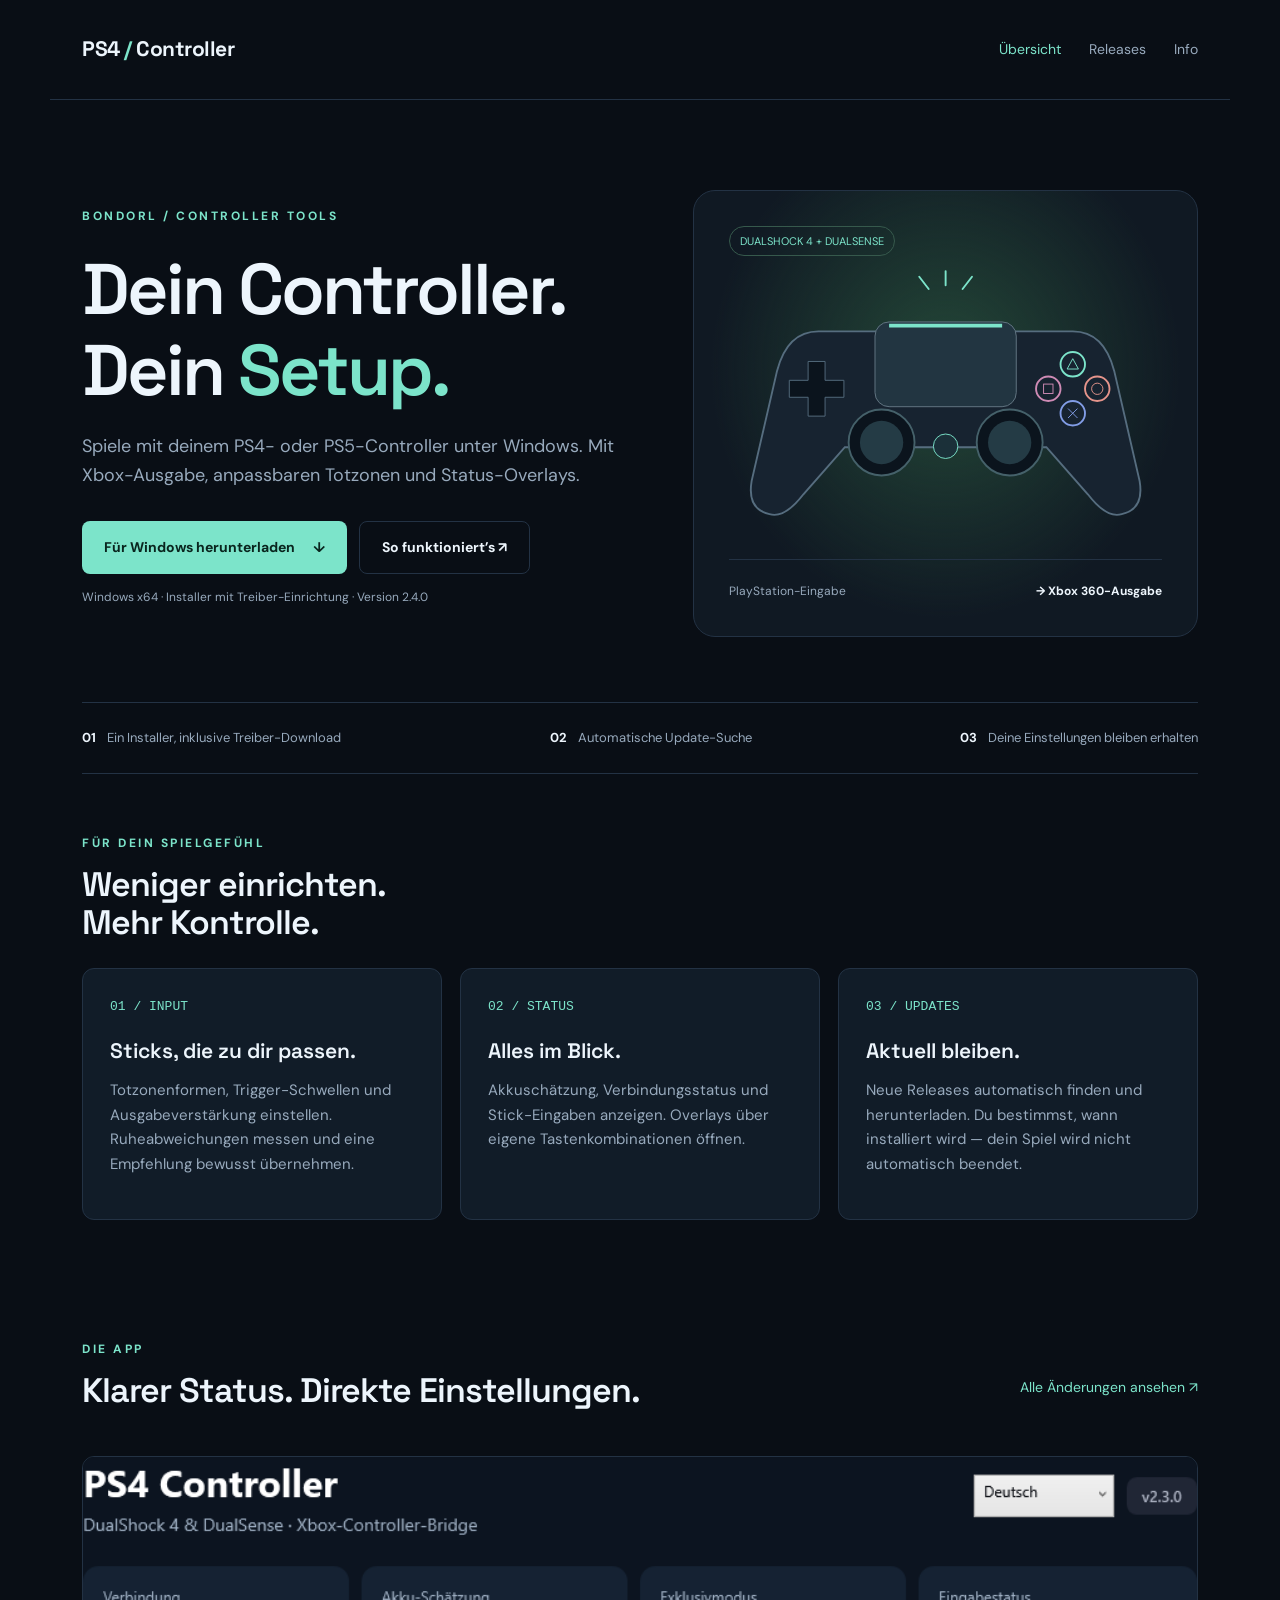
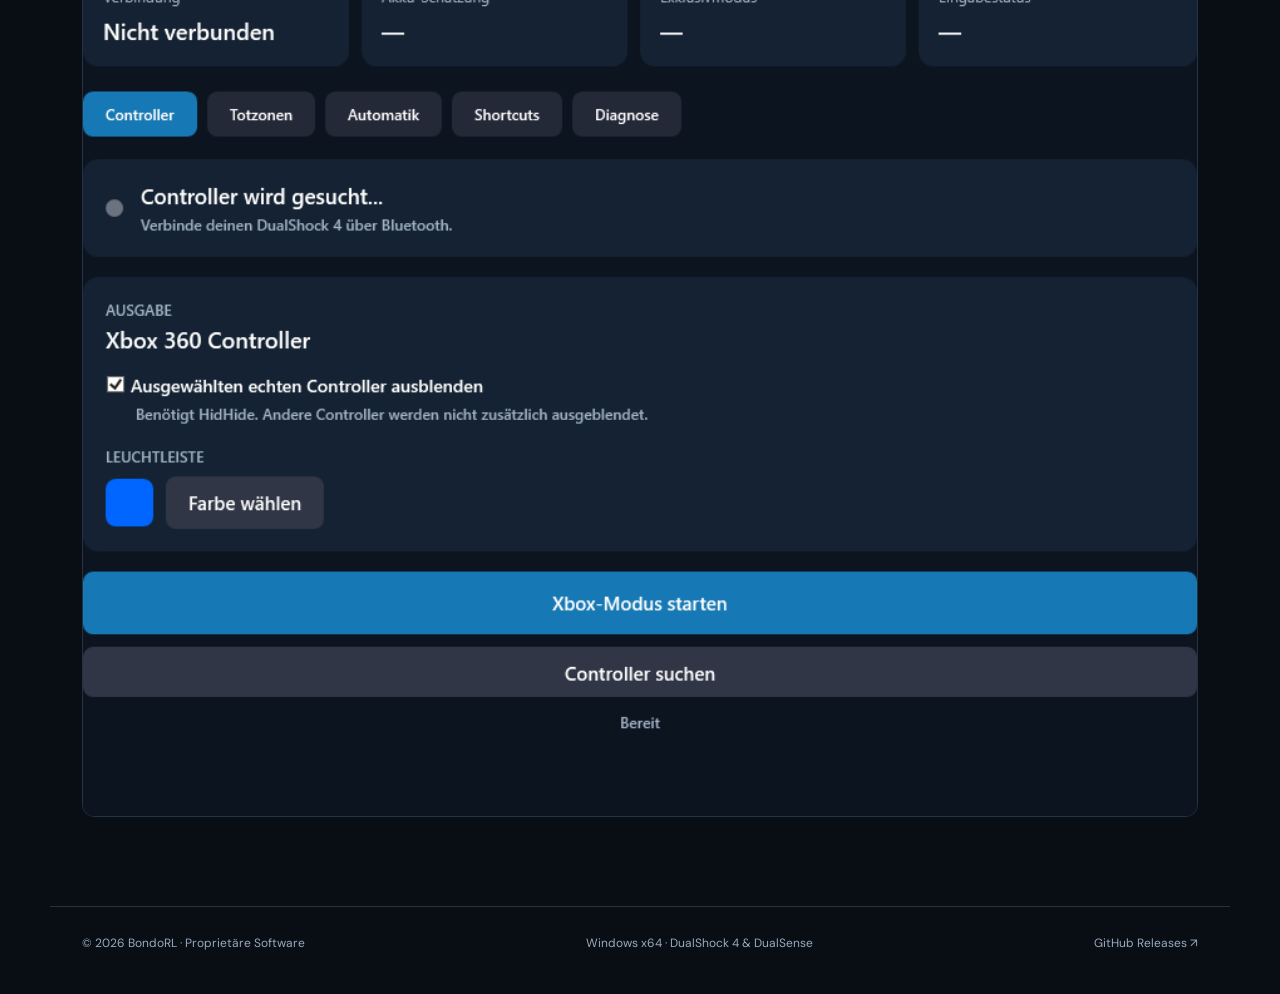
==== index.html @ bfd15e69 "Add product, information and release website" ====
<!doctype html><html lang="de"><head><meta charset="utf-8"><meta name="viewport" content="width=device-width,initial-scale=1"><meta name="description" content="PS4 Controller von BondoRL: DualShock 4 und DualSense als Xbox-Controller unter Windows. Download, automatische Updates und Informationen."><title>Dein Controller. Dein Setup. · PS4 Controller</title><link rel="stylesheet" href="style.css"></head><body><header><a class="logo" href="index.html">PS4<span> / </span>Controller</a><nav><a href="index.html" aria-current="page">Übersicht</a><a href="releases.html" >Releases</a><a href="info.html" >Info</a></nav></header><main><div class="hero"><div><div class="eyebrow">BondoRL / Controller Tools</div><h1>Dein Controller.<br>Dein <em>Setup.</em></h1><p class="lead">Spiele mit deinem PS4- oder PS5-Controller unter Windows. Mit Xbox-Ausgabe, anpassbaren Totzonen und Status-Overlays.</p><div class="actions"><a class="button download" href="https://github.com/BondoRL/PS4Controller/releases/latest">Für Windows herunterladen <span>↓</span></a><a class="button secondary" href="info.html">So funktioniert’s ↗</a></div><p class="small">Windows x64 · Installer mit Treiber-Einrichtung · <span class="version">Version 2.4.0</span></p></div><div class="visual"><span class="pill">DUALSHOCK 4 + DUALSENSE</span><svg viewBox="0 0 460 300" fill="none" role="img" aria-label="Stilisierter PlayStation-Controller"><path d="M95 80Q62 80 51 122L24 239Q19 269 43 274Q59 279 79 253L123 203H337L381 253Q401 279 417 274Q441 269 436 239L409 122Q398 80 365 80Z" fill="#172330" stroke="#566d7f" stroke-width="2"/><rect x="155" y="70" width="150" height="90" rx="15" fill="#223541" stroke="#657985"/><path d="M170 74H290" stroke="#7ce4ca" stroke-width="4"/><circle cx="162" cy="198" r="35" fill="#0b141d" stroke="#45616a" stroke-width="2"/><circle cx="298" cy="198" r="35" fill="#0b141d" stroke="#45616a" stroke-width="2"/><circle cx="162" cy="198" r="23" fill="#243b45"/><circle cx="298" cy="198" r="23" fill="#243b45"/><path d="M84 112H102V132H122V150H102V170H84V150H64V132H84Z" fill="#0b141d" stroke="#566d7f"/><circle cx="365" cy="115" r="13" stroke="#7ce4ca" stroke-width="2"/><path d="M359 120L365 109L371 120Z" stroke="#7ce4ca"/><circle cx="365" cy="167" r="13" stroke="#829de6" stroke-width="2"/><path d="M360 162L370 172M370 162L360 172" stroke="#829de6"/><circle cx="339" cy="141" r="13" stroke="#cf8bb5" stroke-width="2"/><rect x="334" y="136" width="10" height="10" stroke="#cf8bb5"/><circle cx="391" cy="141" r="13" stroke="#e5948b" stroke-width="2"/><circle cx="391" cy="141" r="6" stroke="#e5948b"/><circle cx="230" cy="202" r="13" fill="#1b3039" stroke="#7ce4ca"/><path d="M202 22L212 35M230 16V31M258 22L248 35" stroke="#7ce4ca" stroke-width="2" stroke-linecap="round"/></svg><div class="signal"><span>PlayStation-Eingabe</span><b>→ Xbox 360-Ausgabe</b></div></div></div><div class="strip"><span><b>01</b> Ein Installer, inklusive Treiber-Download</span><span><b>02</b> Automatische Update-Suche</span><span><b>03</b> Deine Einstellungen bleiben erhalten</span></div><section><div class="eyebrow">Für dein Spielgefühl</div><h2>Weniger einrichten.<br>Mehr Kontrolle.</h2><div class="grid"><article class="card"><div class="number">01 / INPUT</div><h3>Sticks, die zu dir passen.</h3><p>Totzonenformen, Trigger-Schwellen und Ausgabeverstärkung einstellen. Ruheabweichungen messen und eine Empfehlung bewusst übernehmen.</p></article><article class="card"><div class="number">02 / STATUS</div><h3>Alles im Blick.</h3><p>Akkuschätzung, Verbindungsstatus und Stick-Eingaben anzeigen. Overlays über eigene Tastenkombinationen öffnen.</p></article><article class="card"><div class="number">03 / UPDATES</div><h3>Aktuell bleiben.</h3><p>Neue Releases automatisch finden und herunterladen. Du bestimmst, wann installiert wird — dein Spiel wird nicht automatisch beendet.</p></article></div></section><section><div class="section-head"><div><div class="eyebrow">Die App</div><h2>Klarer Status. Direkte Einstellungen.</h2></div><a href="releases.html">Alle Änderungen ansehen ↗</a></div><img class="shot" src="app-preview.png" alt="PS4 Controller Oberfläche mit Verbindung, Akkuschätzung und Exklusivmodus" loading="lazy"></section></main><footer><span>© 2026 BondoRL · Proprietäre Software</span><span>Windows x64 · DualShock 4 &amp; DualSense</span><a href="https://github.com/BondoRL/PS4Controller/releases">GitHub Releases ↗</a></footer><script src="site.js" defer></script></body></html>
---- style.css ----
@import url('https://fonts.googleapis.com/css2?family=DM+Sans:wght@400;500;600;700&family=Space+Grotesk:wght@400;500;600;700&display=swap');
:root{color-scheme:dark;--bg:#090e15;--card:#111c28;--line:#233244;--muted:#98aabd;--cyan:#7ce4ca}*{box-sizing:border-box}body{margin:0;background:var(--bg);color:#edf5fc;font-family:'DM Sans',system-ui,sans-serif;line-height:1.65}a{color:inherit;text-decoration:none}header,main,footer{max-width:1180px;margin:auto;padding:0 32px}header{height:100px;display:flex;align-items:center;justify-content:space-between;border-bottom:1px solid var(--line)}.logo{font-family:'Space Grotesk',sans-serif;font-size:21px;font-weight:700;letter-spacing:-.5px}.logo span{color:var(--cyan)}nav{display:flex;gap:28px;color:var(--muted);font-size:14px}nav a:hover,nav a[aria-current=page]{color:var(--cyan)}.hero{display:grid;grid-template-columns:1.1fr 1fr;gap:55px;align-items:center;padding:90px 0 65px}.eyebrow{color:var(--cyan);font-size:12px;letter-spacing:2.5px;text-transform:uppercase;font-weight:700}h1,h2,h3{font-family:'Space Grotesk',sans-serif;line-height:1.12;font-weight:600}h1{font-size:clamp(46px,5.6vw,74px);letter-spacing:-3px;margin:22px 0}h1 em{font-style:normal;color:var(--cyan)}.lead{color:var(--muted);font-size:18px;max-width:580px}.actions{display:flex;flex-wrap:wrap;gap:12px;margin:30px 0 14px}.button{display:inline-flex;gap:18px;align-items:center;background:var(--cyan);color:#09251e;padding:14px 22px;border-radius:8px;font-weight:700;font-size:14px}.secondary{background:transparent;color:#edf5fc;border:1px solid var(--line)}.small{color:var(--muted);font-size:12px}.visual{border:1px solid var(--line);border-radius:22px;padding:35px;background:radial-gradient(ellipse at 50% 40%,#244838 0,transparent 66%),#101923;position:relative}.visual svg{width:100%;display:block}.pill{font-size:11px;padding:5px 10px;border:1px solid #36594c;border-radius:30px;color:var(--cyan);display:inline-block}.signal{display:flex;justify-content:space-between;align-items:center;border-top:1px solid var(--line);padding-top:22px;margin-top:20px;font-size:12px}.signal span{color:var(--muted)}.strip{display:flex;justify-content:space-between;gap:20px;border-top:1px solid var(--line);border-bottom:1px solid var(--line);padding:24px 0;font-size:13px;color:var(--muted)}.strip b{color:#edf5fc;margin-right:8px}section{padding:60px 0}h2{font-size:34px;letter-spacing:-1px;margin:12px 0 26px}.grid{display:grid;grid-template-columns:repeat(3,1fr);gap:18px}.card{padding:27px;background:var(--card);border:1px solid var(--line);border-radius:12px}.number{color:var(--cyan);font-family:monospace;font-size:13px}h3{font-size:21px;margin:22px 0 12px}.card p,article p,li{color:var(--muted);font-size:15px}.section-head{display:flex;justify-content:space-between;align-items:center;gap:20px}.section-head a{color:var(--cyan);font-size:14px}.shot{width:100%;border:1px solid var(--line);border-radius:12px;margin:20px 0}.page-head{padding:65px 0 30px}.page-head h1{font-size:55px}.release{margin:0 0 20px;padding:28px;border:1px solid var(--line);border-radius:12px;background:var(--card)}.release-head{display:flex;gap:18px;align-items:center;flex-wrap:wrap}.release h2{margin:0;font-size:27px}.release p{white-space:pre-line;color:var(--muted)}.release a{color:var(--cyan)}.info{max-width:800px}.info article{border-bottom:1px solid var(--line);padding:25px 0}article h2{font-size:26px}article a{color:var(--cyan);text-decoration:underline}footer{border-top:1px solid var(--line);padding-top:27px;padding-bottom:40px;display:flex;justify-content:space-between;gap:20px;color:var(--muted);font-size:12px}.empty{color:var(--muted)}@media(max-width:760px){header,main,footer{padding-left:22px;padding-right:22px}header{height:85px}.hero{grid-template-columns:1fr;padding-top:50px;gap:32px}nav{gap:15px;font-size:12px}.logo{font-size:17px}.grid{grid-template-columns:1fr}.strip{flex-direction:column;gap:8px}footer{flex-direction:column}.page-head h1{font-size:42px}.visual{padding:24px}h1{letter-spacing:-2px}.section-head{align-items:start;flex-direction:column}}
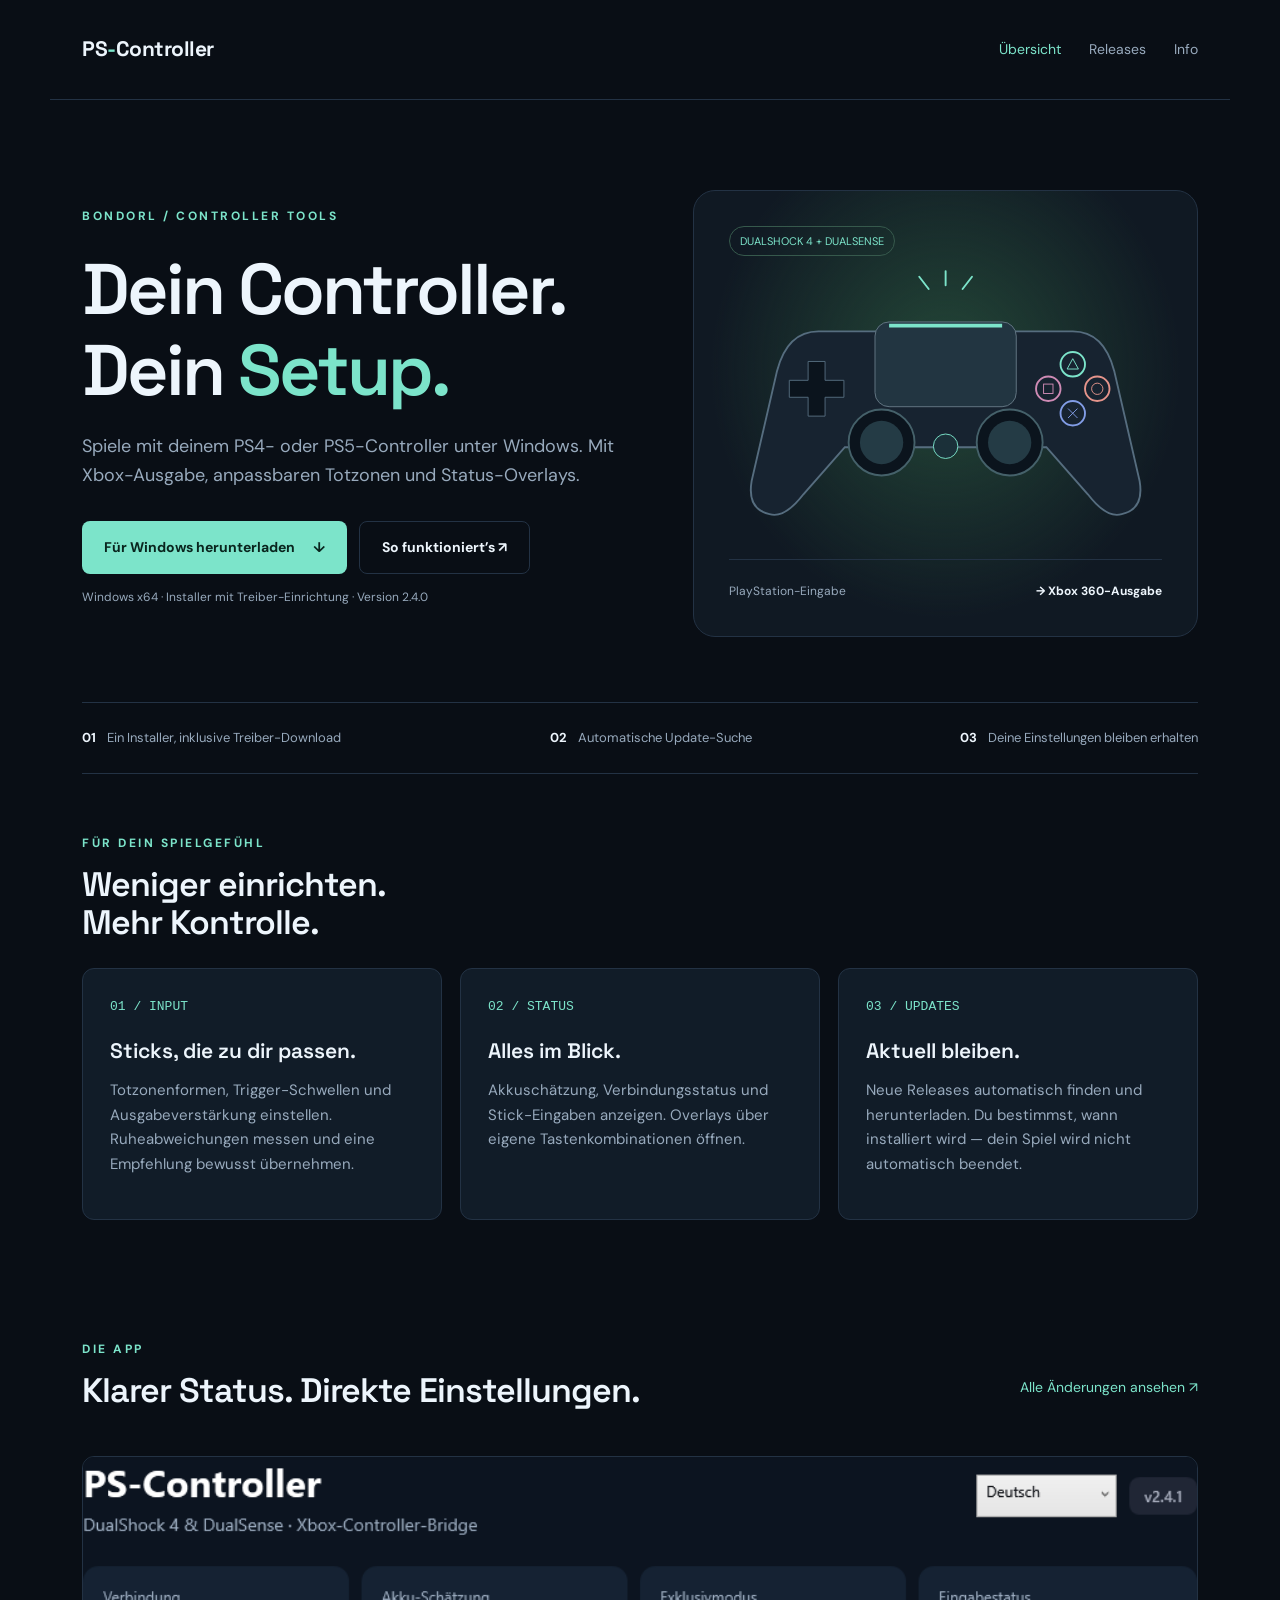
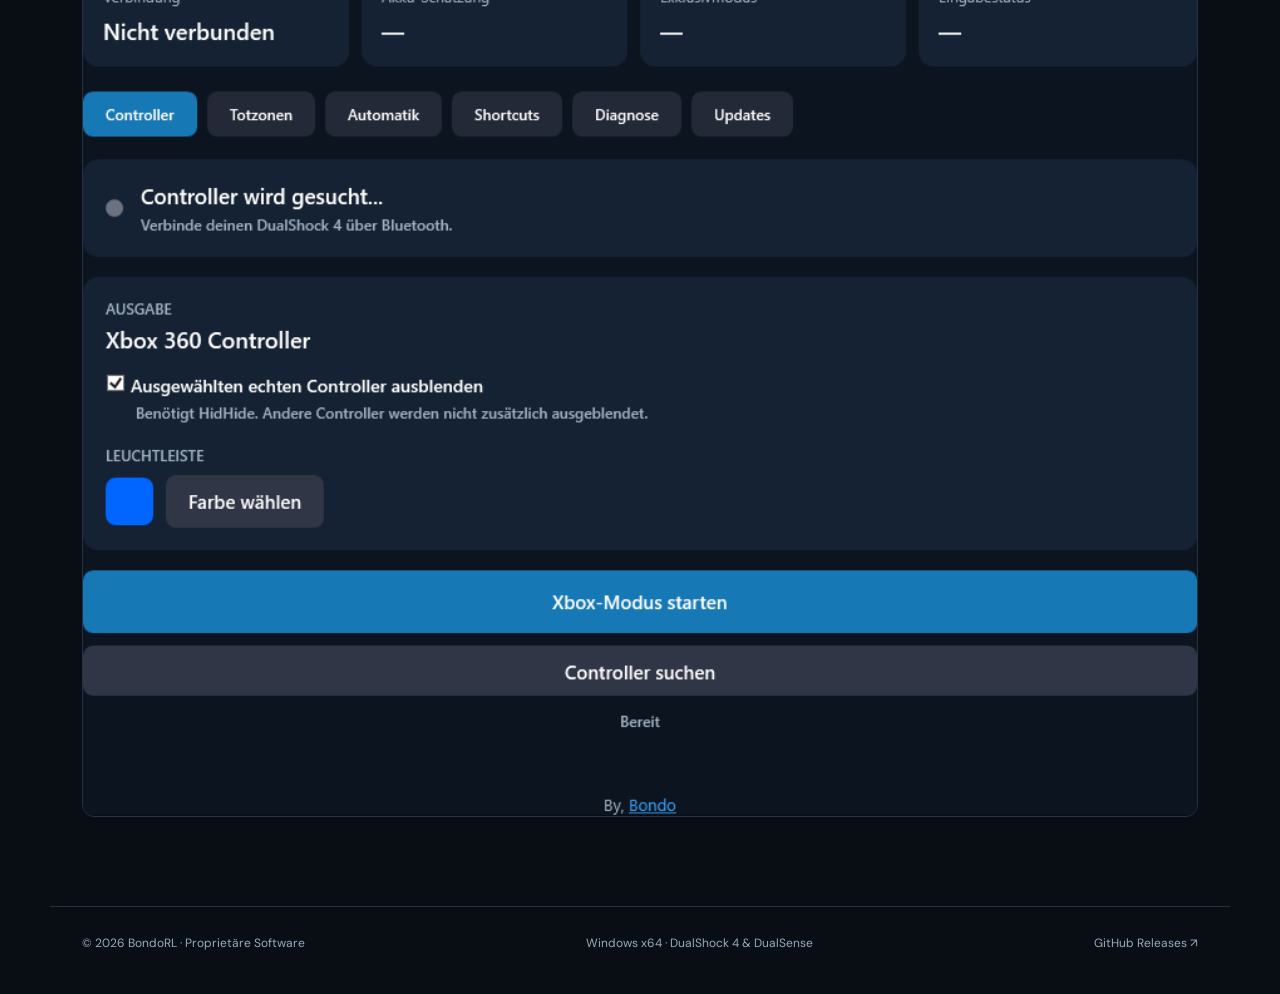
==== commit 0aaceac4: "Brand website as PS-Controller" ====
--- a/index.html
+++ b/index.html
@@ -1 +1 @@
-<!doctype html><html lang="de"><head><meta charset="utf-8"><meta name="viewport" content="width=device-width,initial-scale=1"><meta name="description" content="PS4 Controller von BondoRL: DualShock 4 und DualSense als Xbox-Controller unter Windows. Download, automatische Updates und Informationen."><title>Dein Controller. Dein Setup. · PS4 Controller</title><link rel="stylesheet" href="style.css"></head><body><header><a class="logo" href="index.html">PS4<span> / </span>Controller</a><nav><a href="index.html" aria-current="page">Übersicht</a><a href="releases.html" >Releases</a><a href="info.html" >Info</a></nav></header><main><div class="hero"><div><div class="eyebrow">BondoRL / Controller Tools</div><h1>Dein Controller.<br>Dein <em>Setup.</em></h1><p class="lead">Spiele mit deinem PS4- oder PS5-Controller unter Windows. Mit Xbox-Ausgabe, anpassbaren Totzonen und Status-Overlays.</p><div class="actions"><a class="button download" href="https://github.com/BondoRL/PS4Controller/releases/latest">Für Windows herunterladen <span>↓</span></a><a class="button secondary" href="info.html">So funktioniert’s ↗</a></div><p class="small">Windows x64 · Installer mit Treiber-Einrichtung · <span class="version">Version 2.4.0</span></p></div><div class="visual"><span class="pill">DUALSHOCK 4 + DUALSENSE</span><svg viewBox="0 0 460 300" fill="none" role="img" aria-label="Stilisierter PlayStation-Controller"><path d="M95 80Q62 80 51 122L24 239Q19 269 43 274Q59 279 79 253L123 203H337L381 253Q401 279 417 274Q441 269 436 239L409 122Q398 80 365 80Z" fill="#172330" stroke="#566d7f" stroke-width="2"/><rect x="155" y="70" width="150" height="90" rx="15" fill="#223541" stroke="#657985"/><path d="M170 74H290" stroke="#7ce4ca" stroke-width="4"/><circle cx="162" cy="198" r="35" fill="#0b141d" stroke="#45616a" stroke-width="2"/><circle cx="298" cy="198" r="35" fill="#0b141d" stroke="#45616a" stroke-width="2"/><circle cx="162" cy="198" r="23" fill="#243b45"/><circle cx="298" cy="198" r="23" fill="#243b45"/><path d="M84 112H102V132H122V150H102V170H84V150H64V132H84Z" fill="#0b141d" stroke="#566d7f"/><circle cx="365" cy="115" r="13" stroke="#7ce4ca" stroke-width="2"/><path d="M359 120L365 109L371 120Z" stroke="#7ce4ca"/><circle cx="365" cy="167" r="13" stroke="#829de6" stroke-width="2"/><path d="M360 162L370 172M370 162L360 172" stroke="#829de6"/><circle cx="339" cy="141" r="13" stroke="#cf8bb5" stroke-width="2"/><rect x="334" y="136" width="10" height="10" stroke="#cf8bb5"/><circle cx="391" cy="141" r="13" stroke="#e5948b" stroke-width="2"/><circle cx="391" cy="141" r="6" stroke="#e5948b"/><circle cx="230" cy="202" r="13" fill="#1b3039" stroke="#7ce4ca"/><path d="M202 22L212 35M230 16V31M258 22L248 35" stroke="#7ce4ca" stroke-width="2" stroke-linecap="round"/></svg><div class="signal"><span>PlayStation-Eingabe</span><b>→ Xbox 360-Ausgabe</b></div></div></div><div class="strip"><span><b>01</b> Ein Installer, inklusive Treiber-Download</span><span><b>02</b> Automatische Update-Suche</span><span><b>03</b> Deine Einstellungen bleiben erhalten</span></div><section><div class="eyebrow">Für dein Spielgefühl</div><h2>Weniger einrichten.<br>Mehr Kontrolle.</h2><div class="grid"><article class="card"><div class="number">01 / INPUT</div><h3>Sticks, die zu dir passen.</h3><p>Totzonenformen, Trigger-Schwellen und Ausgabeverstärkung einstellen. Ruheabweichungen messen und eine Empfehlung bewusst übernehmen.</p></article><article class="card"><div class="number">02 / STATUS</div><h3>Alles im Blick.</h3><p>Akkuschätzung, Verbindungsstatus und Stick-Eingaben anzeigen. Overlays über eigene Tastenkombinationen öffnen.</p></article><article class="card"><div class="number">03 / UPDATES</div><h3>Aktuell bleiben.</h3><p>Neue Releases automatisch finden und herunterladen. Du bestimmst, wann installiert wird — dein Spiel wird nicht automatisch beendet.</p></article></div></section><section><div class="section-head"><div><div class="eyebrow">Die App</div><h2>Klarer Status. Direkte Einstellungen.</h2></div><a href="releases.html">Alle Änderungen ansehen ↗</a></div><img class="shot" src="app-preview.png" alt="PS4 Controller Oberfläche mit Verbindung, Akkuschätzung und Exklusivmodus" loading="lazy"></section></main><footer><span>© 2026 BondoRL · Proprietäre Software</span><span>Windows x64 · DualShock 4 &amp; DualSense</span><a href="https://github.com/BondoRL/PS4Controller/releases">GitHub Releases ↗</a></footer><script src="site.js" defer></script></body></html>+<!doctype html><html lang="de"><head><meta charset="utf-8"><meta name="viewport" content="width=device-width,initial-scale=1"><meta name="description" content="PS-Controller von BondoRL: DualShock 4 und DualSense als Xbox-Controller unter Windows. Download, automatische Updates und Informationen."><title>Dein Controller. Dein Setup. · PS-Controller</title><link rel="stylesheet" href="style.css"></head><body><header><a class="logo" href="index.html">PS<span>-</span>Controller</a><nav><a href="index.html" aria-current="page">Übersicht</a><a href="releases.html" >Releases</a><a href="info.html" >Info</a></nav></header><main><div class="hero"><div><div class="eyebrow">BondoRL / Controller Tools</div><h1>Dein Controller.<br>Dein <em>Setup.</em></h1><p class="lead">Spiele mit deinem PS4- oder PS5-Controller unter Windows. Mit Xbox-Ausgabe, anpassbaren Totzonen und Status-Overlays.</p><div class="actions"><a class="button download" href="https://github.com/BondoRL/PS4Controller/releases/latest">Für Windows herunterladen <span>↓</span></a><a class="button secondary" href="info.html">So funktioniert’s ↗</a></div><p class="small">Windows x64 · Installer mit Treiber-Einrichtung · <span class="version">Version 2.4.1</span></p></div><div class="visual"><span class="pill">DUALSHOCK 4 + DUALSENSE</span><svg viewBox="0 0 460 300" fill="none" role="img" aria-label="Stilisierter PlayStation-Controller"><path d="M95 80Q62 80 51 122L24 239Q19 269 43 274Q59 279 79 253L123 203H337L381 253Q401 279 417 274Q441 269 436 239L409 122Q398 80 365 80Z" fill="#172330" stroke="#566d7f" stroke-width="2"/><rect x="155" y="70" width="150" height="90" rx="15" fill="#223541" stroke="#657985"/><path d="M170 74H290" stroke="#7ce4ca" stroke-width="4"/><circle cx="162" cy="198" r="35" fill="#0b141d" stroke="#45616a" stroke-width="2"/><circle cx="298" cy="198" r="35" fill="#0b141d" stroke="#45616a" stroke-width="2"/><circle cx="162" cy="198" r="23" fill="#243b45"/><circle cx="298" cy="198" r="23" fill="#243b45"/><path d="M84 112H102V132H122V150H102V170H84V150H64V132H84Z" fill="#0b141d" stroke="#566d7f"/><circle cx="365" cy="115" r="13" stroke="#7ce4ca" stroke-width="2"/><path d="M359 120L365 109L371 120Z" stroke="#7ce4ca"/><circle cx="365" cy="167" r="13" stroke="#829de6" stroke-width="2"/><path d="M360 162L370 172M370 162L360 172" stroke="#829de6"/><circle cx="339" cy="141" r="13" stroke="#cf8bb5" stroke-width="2"/><rect x="334" y="136" width="10" height="10" stroke="#cf8bb5"/><circle cx="391" cy="141" r="13" stroke="#e5948b" stroke-width="2"/><circle cx="391" cy="141" r="6" stroke="#e5948b"/><circle cx="230" cy="202" r="13" fill="#1b3039" stroke="#7ce4ca"/><path d="M202 22L212 35M230 16V31M258 22L248 35" stroke="#7ce4ca" stroke-width="2" stroke-linecap="round"/></svg><div class="signal"><span>PlayStation-Eingabe</span><b>→ Xbox 360-Ausgabe</b></div></div></div><div class="strip"><span><b>01</b> Ein Installer, inklusive Treiber-Download</span><span><b>02</b> Automatische Update-Suche</span><span><b>03</b> Deine Einstellungen bleiben erhalten</span></div><section><div class="eyebrow">Für dein Spielgefühl</div><h2>Weniger einrichten.<br>Mehr Kontrolle.</h2><div class="grid"><article class="card"><div class="number">01 / INPUT</div><h3>Sticks, die zu dir passen.</h3><p>Totzonenformen, Trigger-Schwellen und Ausgabeverstärkung einstellen. Ruheabweichungen messen und eine Empfehlung bewusst übernehmen.</p></article><article class="card"><div class="number">02 / STATUS</div><h3>Alles im Blick.</h3><p>Akkuschätzung, Verbindungsstatus und Stick-Eingaben anzeigen. Overlays über eigene Tastenkombinationen öffnen.</p></article><article class="card"><div class="number">03 / UPDATES</div><h3>Aktuell bleiben.</h3><p>Neue Releases automatisch finden und herunterladen. Du bestimmst, wann installiert wird — dein Spiel wird nicht automatisch beendet.</p></article></div></section><section><div class="section-head"><div><div class="eyebrow">Die App</div><h2>Klarer Status. Direkte Einstellungen.</h2></div><a href="releases.html">Alle Änderungen ansehen ↗</a></div><img class="shot" src="app-preview.png" alt="PS-Controller Oberfläche mit Verbindung, Akkuschätzung und Exklusivmodus" loading="lazy"></section></main><footer><span>© 2026 BondoRL · Proprietäre Software</span><span>Windows x64 · DualShock 4 &amp; DualSense</span><a href="https://github.com/BondoRL/PS4Controller/releases">GitHub Releases ↗</a></footer><script src="site.js" defer></script></body></html>
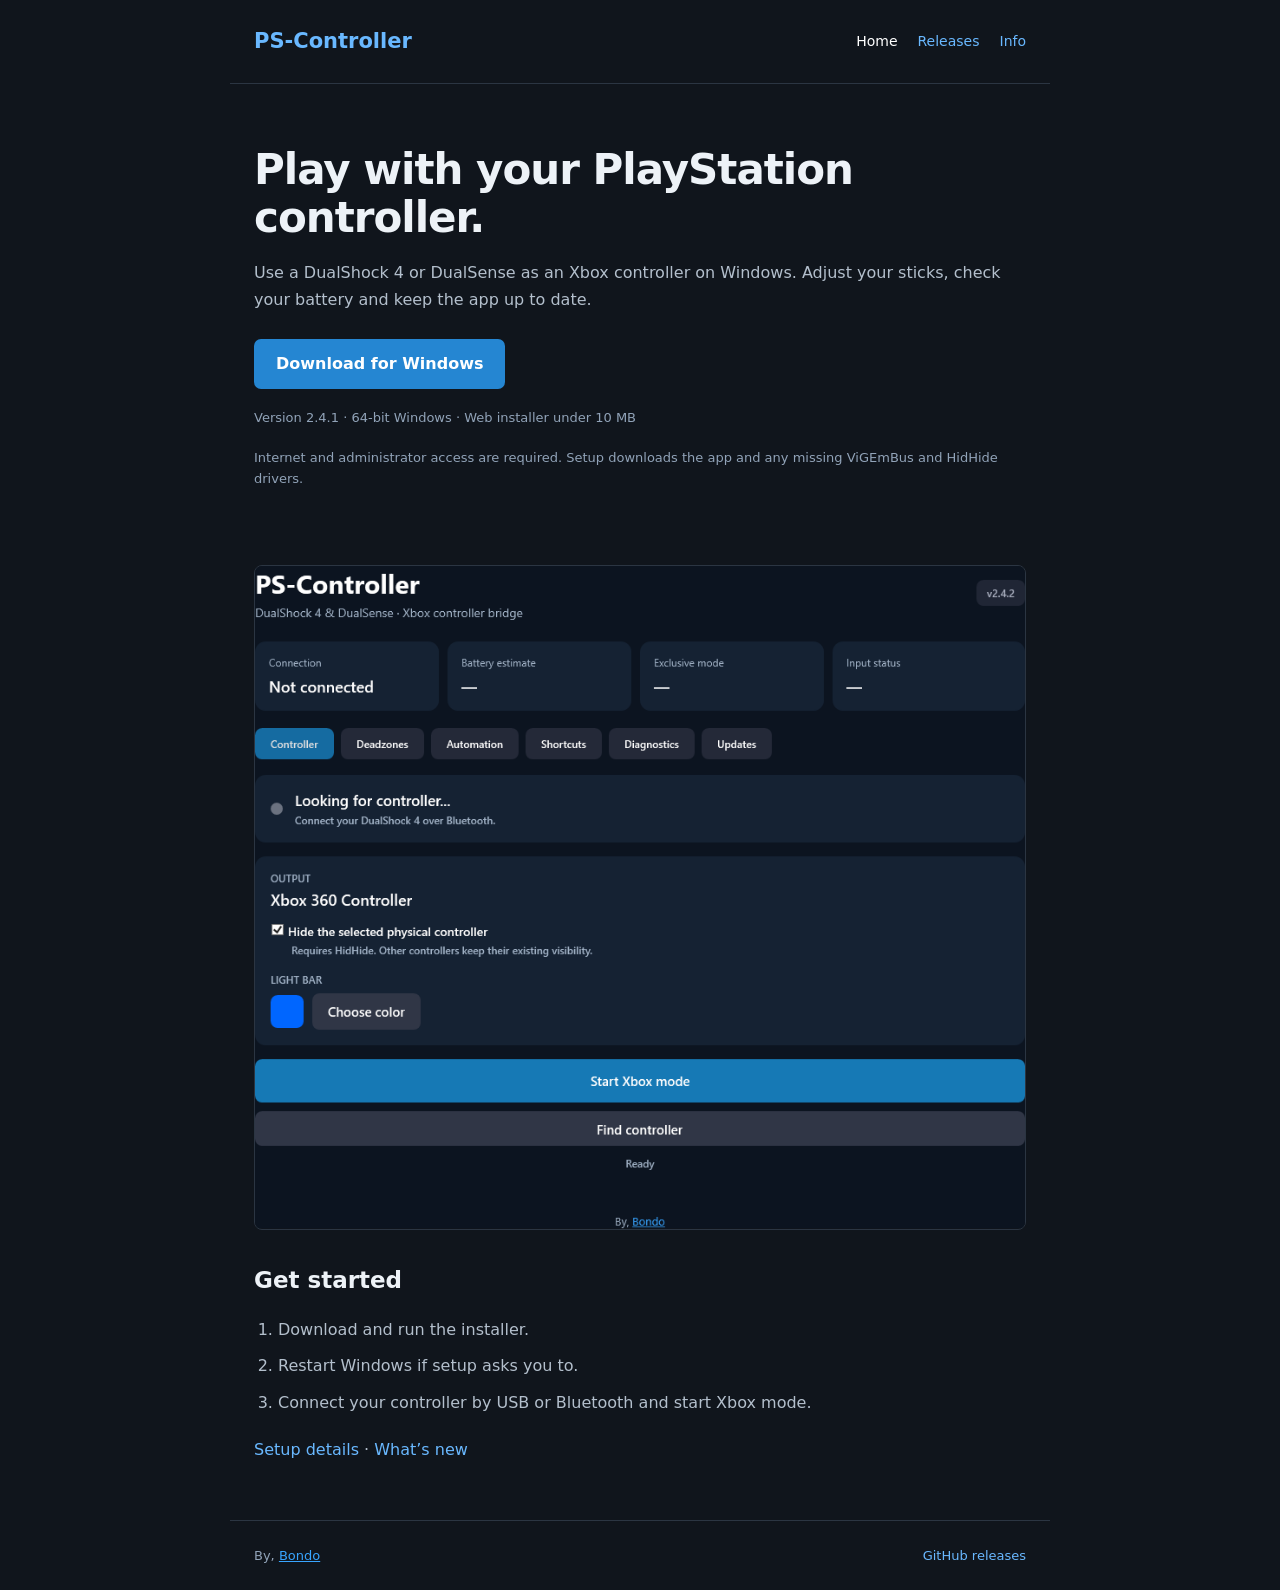
==== commit 06e5471d: "Simplify website and make all public content English" ====
--- a/index.html
+++ b/index.html
@@ -1 +1,3 @@
-<!doctype html><html lang="de"><head><meta charset="utf-8"><meta name="viewport" content="width=device-width,initial-scale=1"><meta name="description" content="PS-Controller von BondoRL: DualShock 4 und DualSense als Xbox-Controller unter Windows. Download, automatische Updates und Informationen."><title>Dein Controller. Dein Setup. · PS-Controller</title><link rel="stylesheet" href="style.css"></head><body><header><a class="logo" href="index.html">PS<span>-</span>Controller</a><nav><a href="index.html" aria-current="page">Übersicht</a><a href="releases.html" >Releases</a><a href="info.html" >Info</a></nav></header><main><div class="hero"><div><div class="eyebrow">BondoRL / Controller Tools</div><h1>Dein Controller.<br>Dein <em>Setup.</em></h1><p class="lead">Spiele mit deinem PS4- oder PS5-Controller unter Windows. Mit Xbox-Ausgabe, anpassbaren Totzonen und Status-Overlays.</p><div class="actions"><a class="button download" href="https://github.com/BondoRL/PS4Controller/releases/latest">Für Windows herunterladen <span>↓</span></a><a class="button secondary" href="info.html">So funktioniert’s ↗</a></div><p class="small">Windows x64 · Installer mit Treiber-Einrichtung · <span class="version">Version 2.4.1</span></p></div><div class="visual"><span class="pill">DUALSHOCK 4 + DUALSENSE</span><svg viewBox="0 0 460 300" fill="none" role="img" aria-label="Stilisierter PlayStation-Controller"><path d="M95 80Q62 80 51 122L24 239Q19 269 43 274Q59 279 79 253L123 203H337L381 253Q401 279 417 274Q441 269 436 239L409 122Q398 80 365 80Z" fill="#172330" stroke="#566d7f" stroke-width="2"/><rect x="155" y="70" width="150" height="90" rx="15" fill="#223541" stroke="#657985"/><path d="M170 74H290" stroke="#7ce4ca" stroke-width="4"/><circle cx="162" cy="198" r="35" fill="#0b141d" stroke="#45616a" stroke-width="2"/><circle cx="298" cy="198" r="35" fill="#0b141d" stroke="#45616a" stroke-width="2"/><circle cx="162" cy="198" r="23" fill="#243b45"/><circle cx="298" cy="198" r="23" fill="#243b45"/><path d="M84 112H102V132H122V150H102V170H84V150H64V132H84Z" fill="#0b141d" stroke="#566d7f"/><circle cx="365" cy="115" r="13" stroke="#7ce4ca" stroke-width="2"/><path d="M359 120L365 109L371 120Z" stroke="#7ce4ca"/><circle cx="365" cy="167" r="13" stroke="#829de6" stroke-width="2"/><path d="M360 162L370 172M370 162L360 172" stroke="#829de6"/><circle cx="339" cy="141" r="13" stroke="#cf8bb5" stroke-width="2"/><rect x="334" y="136" width="10" height="10" stroke="#cf8bb5"/><circle cx="391" cy="141" r="13" stroke="#e5948b" stroke-width="2"/><circle cx="391" cy="141" r="6" stroke="#e5948b"/><circle cx="230" cy="202" r="13" fill="#1b3039" stroke="#7ce4ca"/><path d="M202 22L212 35M230 16V31M258 22L248 35" stroke="#7ce4ca" stroke-width="2" stroke-linecap="round"/></svg><div class="signal"><span>PlayStation-Eingabe</span><b>→ Xbox 360-Ausgabe</b></div></div></div><div class="strip"><span><b>01</b> Ein Installer, inklusive Treiber-Download</span><span><b>02</b> Automatische Update-Suche</span><span><b>03</b> Deine Einstellungen bleiben erhalten</span></div><section><div class="eyebrow">Für dein Spielgefühl</div><h2>Weniger einrichten.<br>Mehr Kontrolle.</h2><div class="grid"><article class="card"><div class="number">01 / INPUT</div><h3>Sticks, die zu dir passen.</h3><p>Totzonenformen, Trigger-Schwellen und Ausgabeverstärkung einstellen. Ruheabweichungen messen und eine Empfehlung bewusst übernehmen.</p></article><article class="card"><div class="number">02 / STATUS</div><h3>Alles im Blick.</h3><p>Akkuschätzung, Verbindungsstatus und Stick-Eingaben anzeigen. Overlays über eigene Tastenkombinationen öffnen.</p></article><article class="card"><div class="number">03 / UPDATES</div><h3>Aktuell bleiben.</h3><p>Neue Releases automatisch finden und herunterladen. Du bestimmst, wann installiert wird — dein Spiel wird nicht automatisch beendet.</p></article></div></section><section><div class="section-head"><div><div class="eyebrow">Die App</div><h2>Klarer Status. Direkte Einstellungen.</h2></div><a href="releases.html">Alle Änderungen ansehen ↗</a></div><img class="shot" src="app-preview.png" alt="PS-Controller Oberfläche mit Verbindung, Akkuschätzung und Exklusivmodus" loading="lazy"></section></main><footer><span>© 2026 BondoRL · Proprietäre Software</span><span>Windows x64 · DualShock 4 &amp; DualSense</span><a href="https://github.com/BondoRL/PS4Controller/releases">GitHub Releases ↗</a></footer><script src="site.js" defer></script></body></html>+<!doctype html>
+<html lang="en"><head><meta charset="utf-8"><meta name="viewport" content="width=device-width,initial-scale=1"><title>Home · PS-Controller</title><meta name="description" content="Use your DualShock 4 or DualSense as an Xbox controller on Windows. Download PS-Controller and get automatic updates."><link rel="stylesheet" href="style.css"></head>
+<body><header><a class="brand" href="index.html">PS-Controller</a><nav><a href="index.html" aria-current="page">Home</a><a href="releases.html">Releases</a><a href="info.html">Info</a></nav></header><main><section class="intro"><h1>Play with your PlayStation controller.</h1><p>Use a DualShock 4 or DualSense as an Xbox controller on Windows. Adjust your sticks, check your battery and keep the app up to date.</p><a class="button download" href="https://github.com/BondoRL/PS4Controller/releases/latest">Download for Windows</a><p class="meta"><span class="version">Version 2.4.2</span> · 64-bit Windows · Web installer under 10 MB</p><p class="meta">Internet and administrator access are required. Setup downloads the app and any missing ViGEmBus and HidHide drivers.</p></section><img class="preview" src="app-preview.png" alt="PS-Controller app showing connection status and controller settings"><section><h2>Get started</h2><ol class="steps"><li>Download and run the installer.</li><li>Restart Windows if setup asks you to.</li><li>Connect your controller by USB or Bluetooth and start Xbox mode.</li></ol><p><a href="info.html">Setup details</a> · <a href="releases.html">What’s new</a></p></section></main><footer><span>By, <a class="credit" href="https://discord.com/invite/jfCxkr9FtF">Bondo</a></span><a href="https://github.com/BondoRL/PS4Controller/releases">GitHub releases</a></footer><script src="site.js" defer></script></body></html>
--- a/style.css
+++ b/style.css
@@ -1,2 +1 @@
-@import url('https://fonts.googleapis.com/css2?family=DM+Sans:wght@400;500;600;700&family=Space+Grotesk:wght@400;500;600;700&display=swap');
-:root{color-scheme:dark;--bg:#090e15;--card:#111c28;--line:#233244;--muted:#98aabd;--cyan:#7ce4ca}*{box-sizing:border-box}body{margin:0;background:var(--bg);color:#edf5fc;font-family:'DM Sans',system-ui,sans-serif;line-height:1.65}a{color:inherit;text-decoration:none}header,main,footer{max-width:1180px;margin:auto;padding:0 32px}header{height:100px;display:flex;align-items:center;justify-content:space-between;border-bottom:1px solid var(--line)}.logo{font-family:'Space Grotesk',sans-serif;font-size:21px;font-weight:700;letter-spacing:-.5px}.logo span{color:var(--cyan)}nav{display:flex;gap:28px;color:var(--muted);font-size:14px}nav a:hover,nav a[aria-current=page]{color:var(--cyan)}.hero{display:grid;grid-template-columns:1.1fr 1fr;gap:55px;align-items:center;padding:90px 0 65px}.eyebrow{color:var(--cyan);font-size:12px;letter-spacing:2.5px;text-transform:uppercase;font-weight:700}h1,h2,h3{font-family:'Space Grotesk',sans-serif;line-height:1.12;font-weight:600}h1{font-size:clamp(46px,5.6vw,74px);letter-spacing:-3px;margin:22px 0}h1 em{font-style:normal;color:var(--cyan)}.lead{color:var(--muted);font-size:18px;max-width:580px}.actions{display:flex;flex-wrap:wrap;gap:12px;margin:30px 0 14px}.button{display:inline-flex;gap:18px;align-items:center;background:var(--cyan);color:#09251e;padding:14px 22px;border-radius:8px;font-weight:700;font-size:14px}.secondary{background:transparent;color:#edf5fc;border:1px solid var(--line)}.small{color:var(--muted);font-size:12px}.visual{border:1px solid var(--line);border-radius:22px;padding:35px;background:radial-gradient(ellipse at 50% 40%,#244838 0,transparent 66%),#101923;position:relative}.visual svg{width:100%;display:block}.pill{font-size:11px;padding:5px 10px;border:1px solid #36594c;border-radius:30px;color:var(--cyan);display:inline-block}.signal{display:flex;justify-content:space-between;align-items:center;border-top:1px solid var(--line);padding-top:22px;margin-top:20px;font-size:12px}.signal span{color:var(--muted)}.strip{display:flex;justify-content:space-between;gap:20px;border-top:1px solid var(--line);border-bottom:1px solid var(--line);padding:24px 0;font-size:13px;color:var(--muted)}.strip b{color:#edf5fc;margin-right:8px}section{padding:60px 0}h2{font-size:34px;letter-spacing:-1px;margin:12px 0 26px}.grid{display:grid;grid-template-columns:repeat(3,1fr);gap:18px}.card{padding:27px;background:var(--card);border:1px solid var(--line);border-radius:12px}.number{color:var(--cyan);font-family:monospace;font-size:13px}h3{font-size:21px;margin:22px 0 12px}.card p,article p,li{color:var(--muted);font-size:15px}.section-head{display:flex;justify-content:space-between;align-items:center;gap:20px}.section-head a{color:var(--cyan);font-size:14px}.shot{width:100%;border:1px solid var(--line);border-radius:12px;margin:20px 0}.page-head{padding:65px 0 30px}.page-head h1{font-size:55px}.release{margin:0 0 20px;padding:28px;border:1px solid var(--line);border-radius:12px;background:var(--card)}.release-head{display:flex;gap:18px;align-items:center;flex-wrap:wrap}.release h2{margin:0;font-size:27px}.release p{white-space:pre-line;color:var(--muted)}.release a{color:var(--cyan)}.info{max-width:800px}.info article{border-bottom:1px solid var(--line);padding:25px 0}article h2{font-size:26px}article a{color:var(--cyan);text-decoration:underline}footer{border-top:1px solid var(--line);padding-top:27px;padding-bottom:40px;display:flex;justify-content:space-between;gap:20px;color:var(--muted);font-size:12px}.empty{color:var(--muted)}@media(max-width:760px){header,main,footer{padding-left:22px;padding-right:22px}header{height:85px}.hero{grid-template-columns:1fr;padding-top:50px;gap:32px}nav{gap:15px;font-size:12px}.logo{font-size:17px}.grid{grid-template-columns:1fr}.strip{flex-direction:column;gap:8px}footer{flex-direction:column}.page-head h1{font-size:42px}.visual{padding:24px}h1{letter-spacing:-2px}.section-head{align-items:start;flex-direction:column}}+*{box-sizing:border-box}body{margin:0;background:#10151c;color:#edf2f7;font:16px/1.65 system-ui,-apple-system,Segoe UI,sans-serif}header,main,footer{width:min(820px,100%);margin:auto;padding:24px}header{display:flex;justify-content:space-between;align-items:center;border-bottom:1px solid #2b3542}.brand{font-weight:700;font-size:21px}a{color:#69b8ff;text-decoration:none}a:hover{text-decoration:underline}nav{display:flex;gap:20px;font-size:14px}nav a[aria-current=page]{color:white}h1{font-size:42px;line-height:1.15;margin:0 0 18px;letter-spacing:-1px}h2{font-size:23px;line-height:1.3;margin:0 0 12px}p{color:#b3bfcc;margin:10px 0 18px}.intro{padding:38px 0 25px}.button{display:inline-block;background:#2586d2;color:white;border-radius:7px;padding:12px 22px;font-weight:600;text-decoration:none;margin:8px 0}.button:hover{background:#3499e8;text-decoration:none}.meta{font-size:13px;color:#91a3b8}.preview{display:block;width:100%;border:1px solid #2b3542;border-radius:8px;margin:20px 0 36px}section,article{margin:0 0 32px}.steps{padding-left:24px;color:#b3bfcc}.steps li{padding:5px 0}.release{border:1px solid #2b3542;border-radius:8px;padding:22px;margin-bottom:18px}.release p{white-space:pre-line;font-size:15px}.release-head{display:flex;gap:14px;align-items:center;flex-wrap:wrap}.release-head h2{margin:0}.small,.pill{font-size:12px;color:#91a3b8}.pill{color:#8ddbb9}footer{border-top:1px solid #2b3542;display:flex;justify-content:space-between;color:#91a3b8;font-size:13px}.credit{text-decoration:underline;color:#38a5ff}@media(max-width:540px){header{align-items:flex-start;gap:18px;flex-direction:column}h1{font-size:34px}nav{gap:22px}footer{gap:12px;flex-wrap:wrap}}
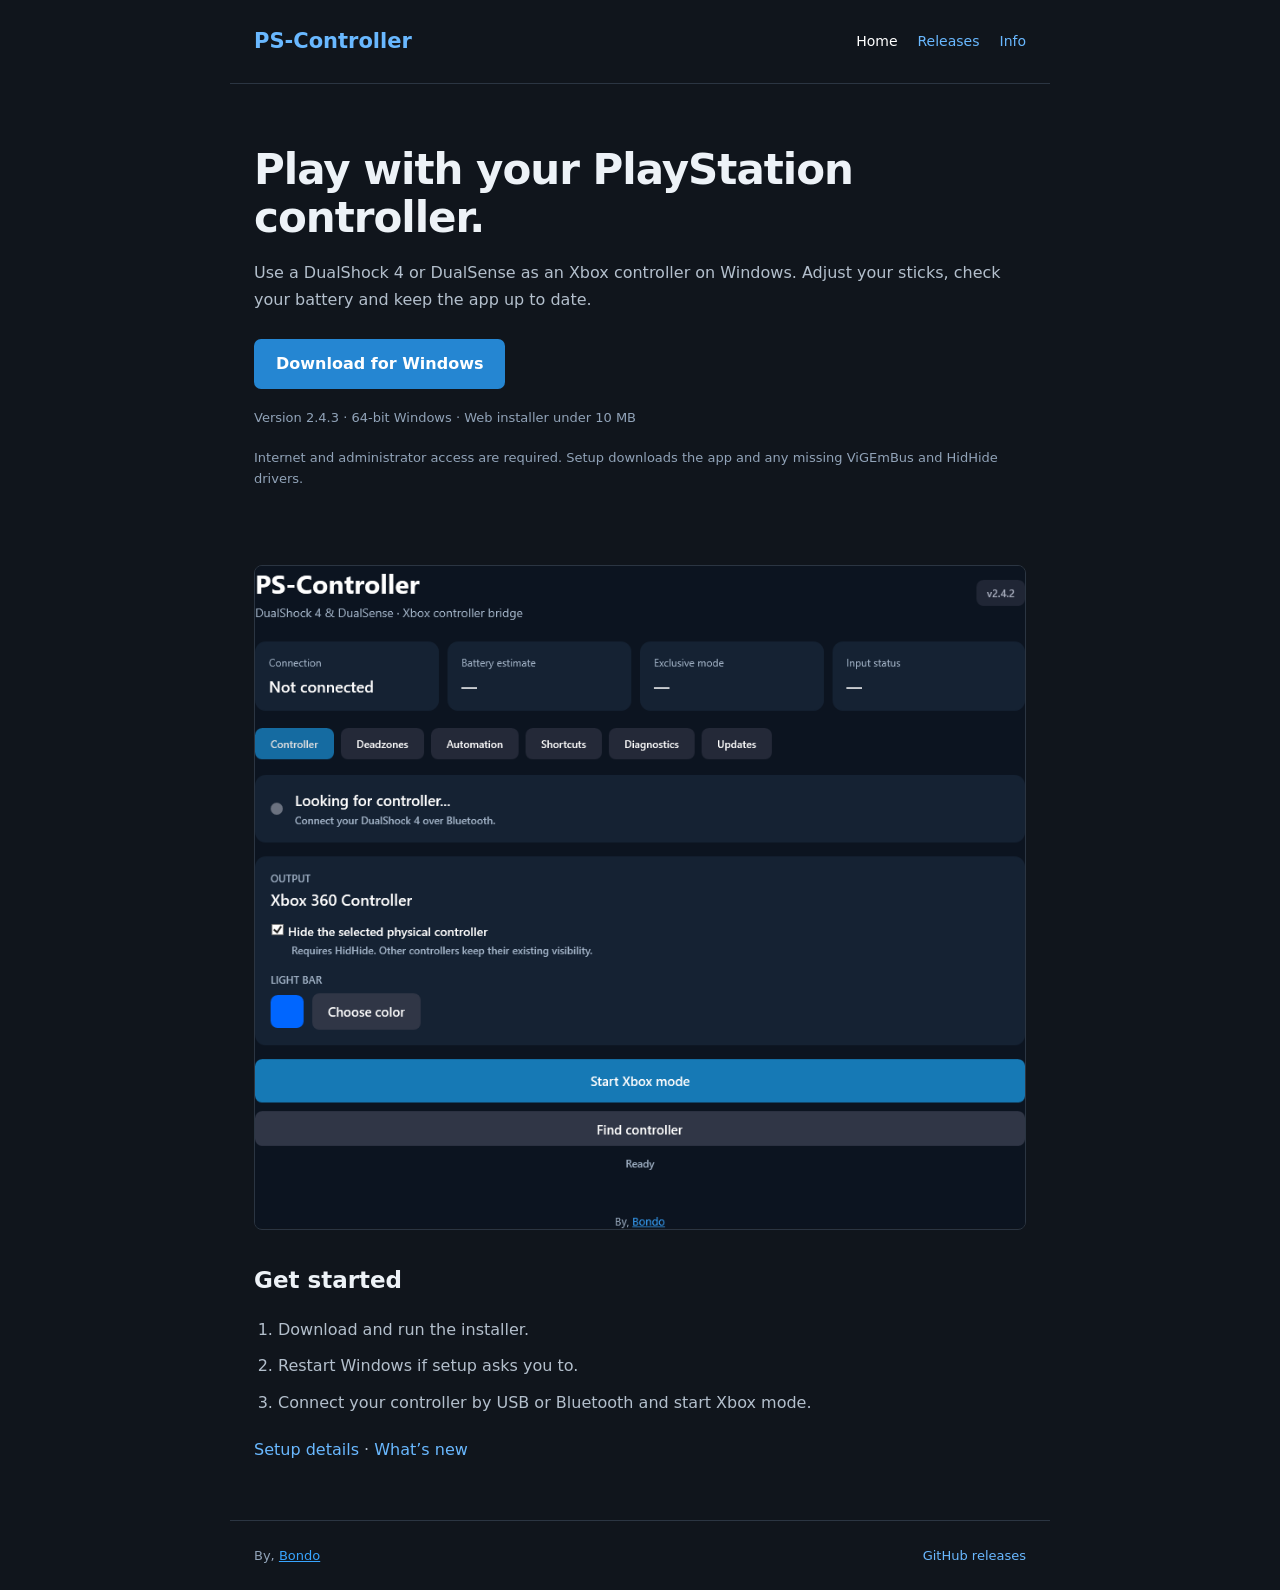
==== commit 5f8b23fa: "Document driver setup logs and latest fixed installer" ====
--- a/index.html
+++ b/index.html
@@ -1,3 +1,3 @@
 <!doctype html>
 <html lang="en"><head><meta charset="utf-8"><meta name="viewport" content="width=device-width,initial-scale=1"><title>Home · PS-Controller</title><meta name="description" content="Use your DualShock 4 or DualSense as an Xbox controller on Windows. Download PS-Controller and get automatic updates."><link rel="stylesheet" href="style.css"></head>
-<body><header><a class="brand" href="index.html">PS-Controller</a><nav><a href="index.html" aria-current="page">Home</a><a href="releases.html">Releases</a><a href="info.html">Info</a></nav></header><main><section class="intro"><h1>Play with your PlayStation controller.</h1><p>Use a DualShock 4 or DualSense as an Xbox controller on Windows. Adjust your sticks, check your battery and keep the app up to date.</p><a class="button download" href="https://github.com/BondoRL/PS4Controller/releases/latest">Download for Windows</a><p class="meta"><span class="version">Version 2.4.2</span> · 64-bit Windows · Web installer under 10 MB</p><p class="meta">Internet and administrator access are required. Setup downloads the app and any missing ViGEmBus and HidHide drivers.</p></section><img class="preview" src="app-preview.png" alt="PS-Controller app showing connection status and controller settings"><section><h2>Get started</h2><ol class="steps"><li>Download and run the installer.</li><li>Restart Windows if setup asks you to.</li><li>Connect your controller by USB or Bluetooth and start Xbox mode.</li></ol><p><a href="info.html">Setup details</a> · <a href="releases.html">What’s new</a></p></section></main><footer><span>By, <a class="credit" href="https://discord.com/invite/jfCxkr9FtF">Bondo</a></span><a href="https://github.com/BondoRL/PS4Controller/releases">GitHub releases</a></footer><script src="site.js" defer></script></body></html>+<body><header><a class="brand" href="index.html">PS-Controller</a><nav><a href="index.html" aria-current="page">Home</a><a href="releases.html">Releases</a><a href="info.html">Info</a></nav></header><main><section class="intro"><h1>Play with your PlayStation controller.</h1><p>Use a DualShock 4 or DualSense as an Xbox controller on Windows. Adjust your sticks, check your battery and keep the app up to date.</p><a class="button download" href="https://github.com/BondoRL/PS4Controller/releases/latest">Download for Windows</a><p class="meta"><span class="version">Version 2.4.3</span> · 64-bit Windows · Web installer under 10 MB</p><p class="meta">Internet and administrator access are required. Setup downloads the app and any missing ViGEmBus and HidHide drivers.</p></section><img class="preview" src="app-preview.png" alt="PS-Controller app showing connection status and controller settings"><section><h2>Get started</h2><ol class="steps"><li>Download and run the installer.</li><li>Restart Windows if setup asks you to.</li><li>Connect your controller by USB or Bluetooth and start Xbox mode.</li></ol><p><a href="info.html">Setup details</a> · <a href="releases.html">What’s new</a></p></section></main><footer><span>By, <a class="credit" href="https://discord.com/invite/jfCxkr9FtF">Bondo</a></span><a href="https://github.com/BondoRL/PS4Controller/releases">GitHub releases</a></footer><script src="site.js" defer></script></body></html>
